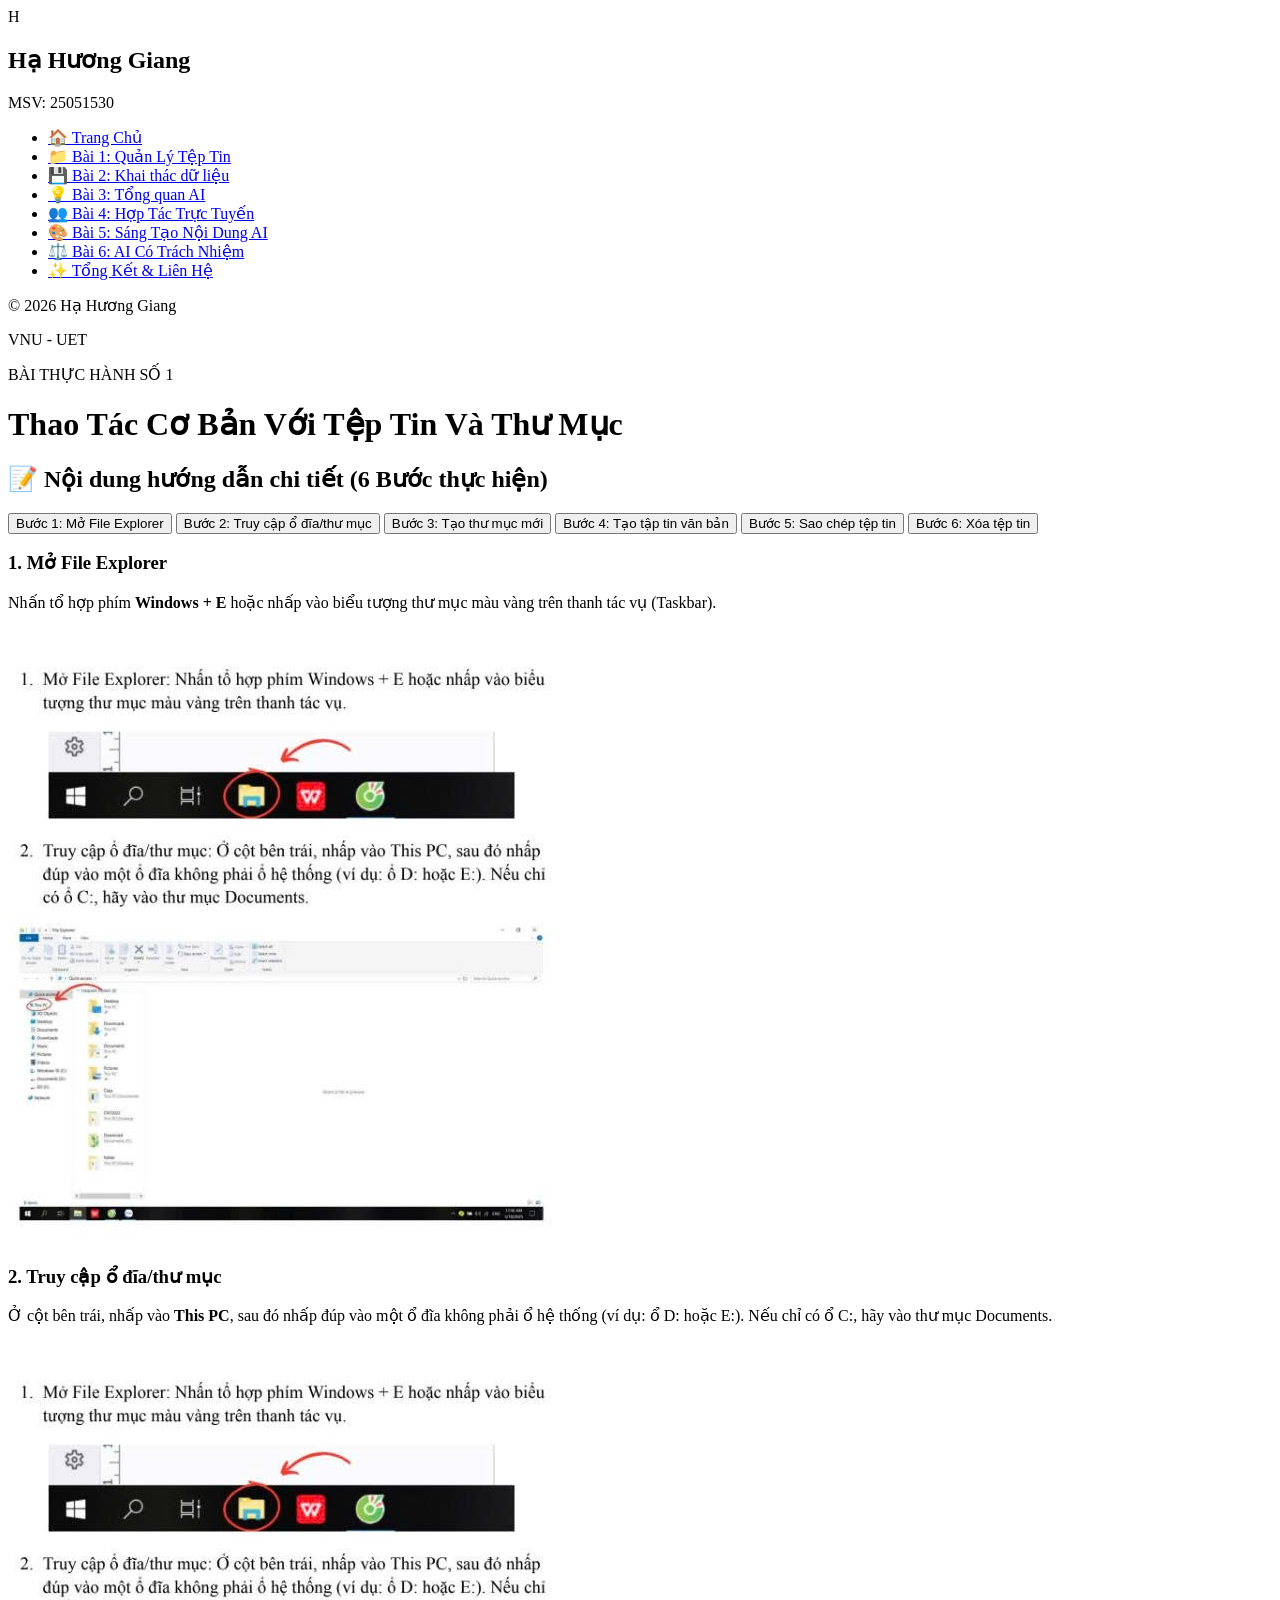
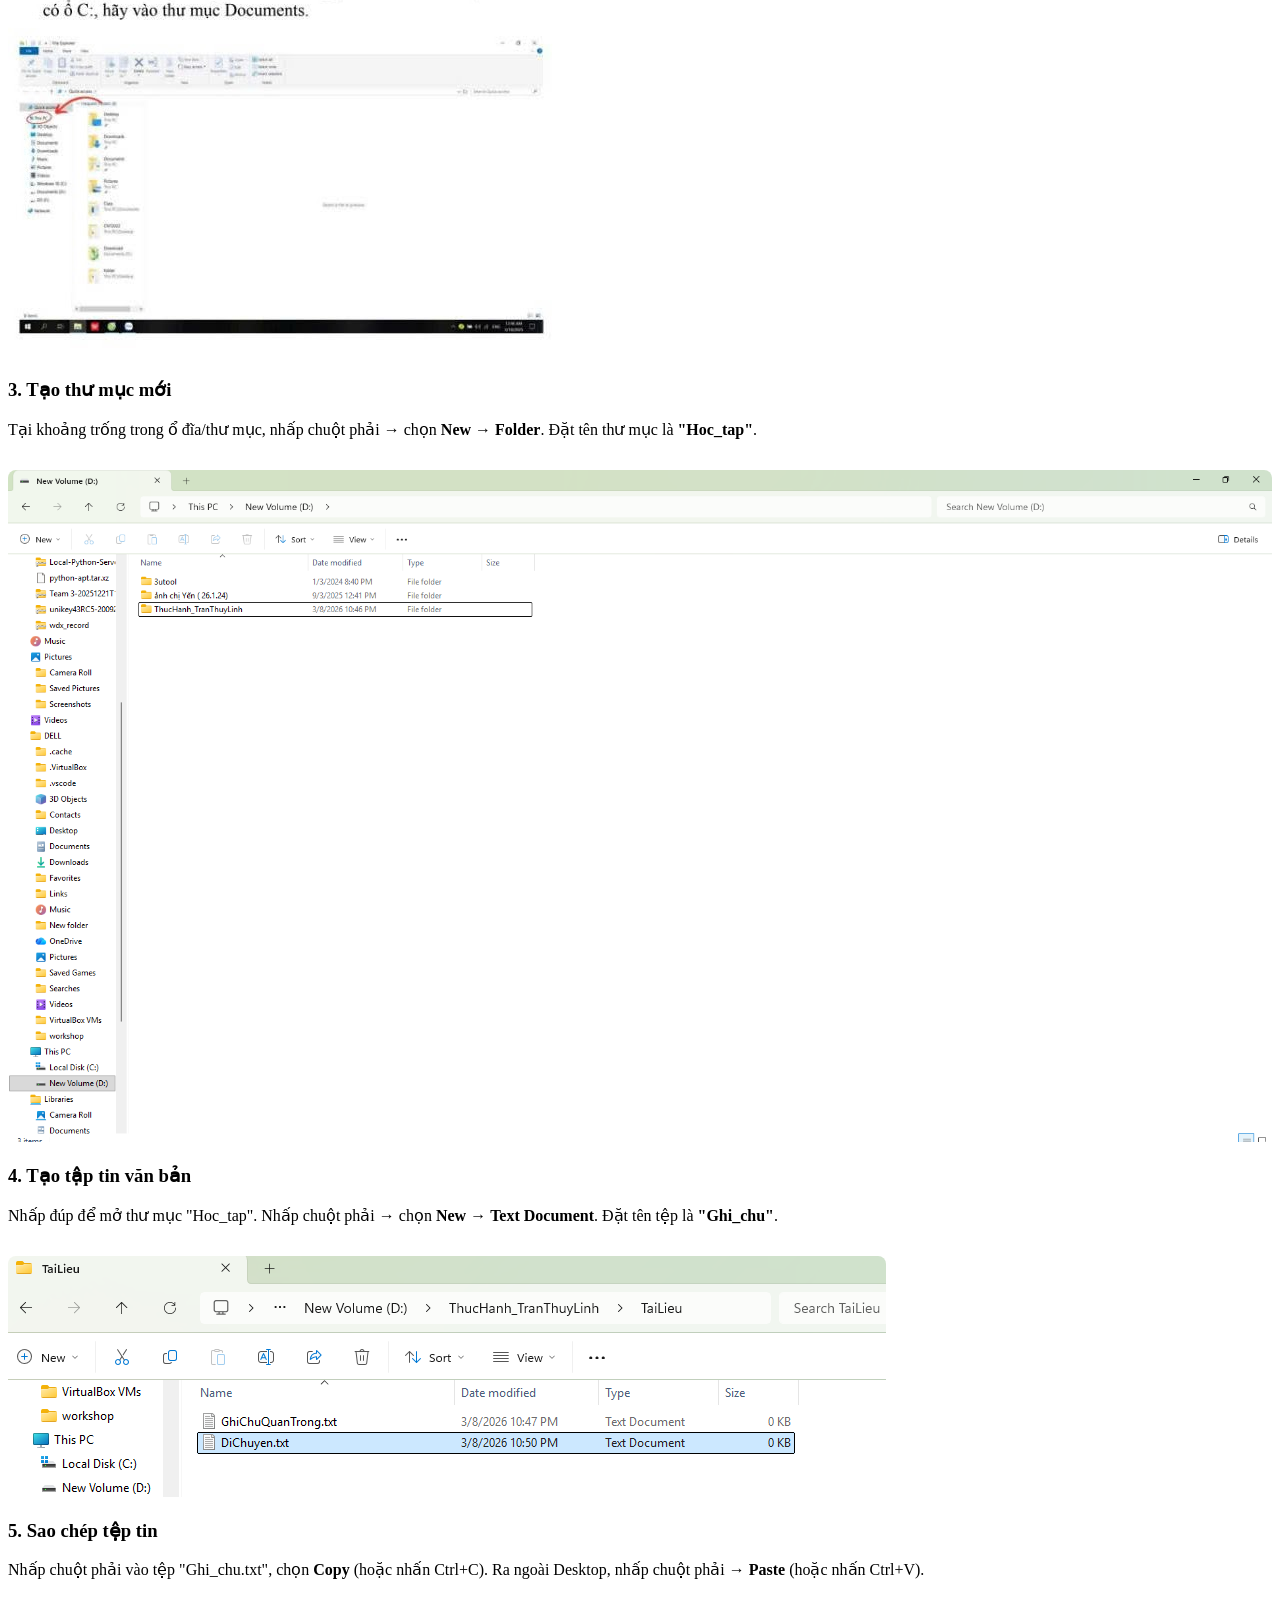
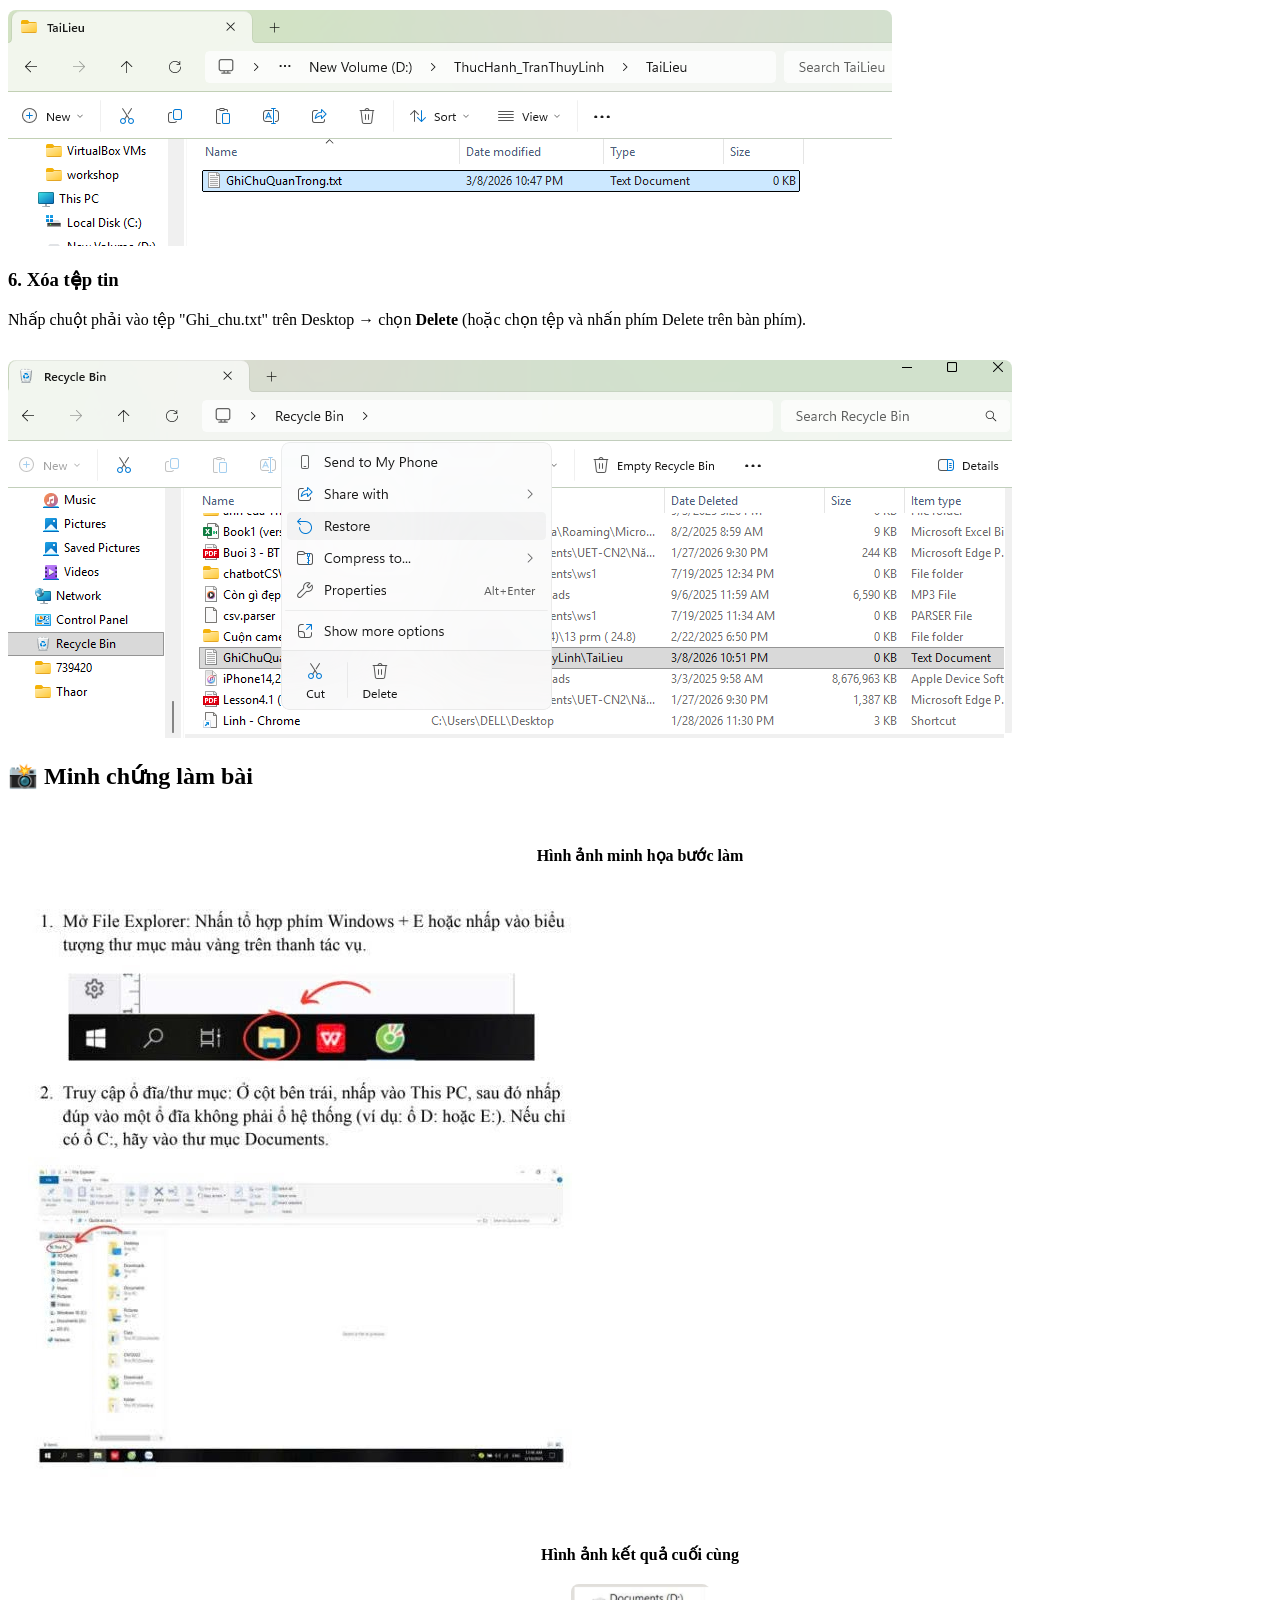
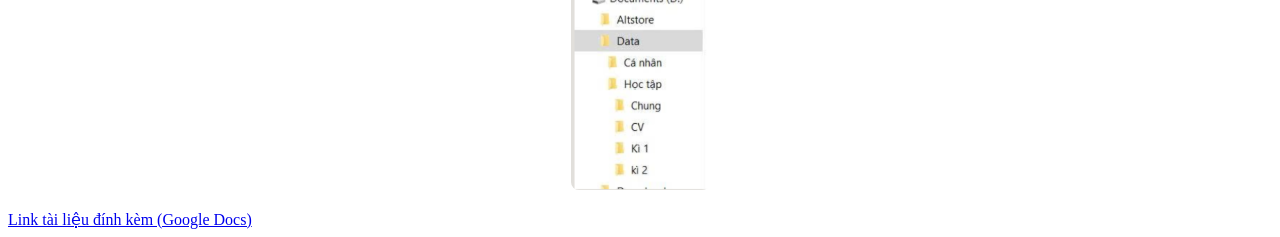
==== bai1.html @ b9ecc022 "edit file name" ====
<!DOCTYPE html>
<html lang="vi">
<head>
    <meta charset="UTF-8">
    <meta name="viewport" content="width=device-width, initial-scale=1.0">
    <title>Bài 1 - Digital Portfolio</title>
    <link rel="stylesheet" href="css/style.css">
</head>
<body>
    <aside class="sidebar">
        <div class="sidebar-header">
            <div class="logo-icon">H</div>
            <div>
                <h2>Hạ Hương Giang</h2>
                <p>MSV: 25051530</p>
            </div>
        </div>
        <nav class="sidebar-nav">
            <ul>
                <li><a href="index.html">🏠 Trang Chủ</a></li>
                <li><a href="bai1.html" class="active">📁 Bài 1: Quản Lý Tệp Tin</a></li>
                <li><a href="bai2.html">💾 Bài 2: Khai thác dữ liệu</a></li>
                <li><a href="bai3.html">💡 Bài 3: Tổng quan AI</a></li>
                <li><a href="bai4.html">👥 Bài 4: Hợp Tác Trực Tuyến</a></li>
                <li><a href="bai5.html">🎨 Bài 5: Sáng Tạo Nội Dung AI</a></li>
                <li><a href="bai6.html">⚖️ Bài 6: AI Có Trách Nhiệm</a></li>
                <li><a href="tongket.html">✨ Tổng Kết & Liên Hệ</a></li>
            </ul>
        </nav>
        <div class="sidebar-footer">
            <p>&copy; 2026 Hạ Hương Giang</p>
            <p>VNU - UET</p>
        </div>
    </aside>

    <main class="main-content">
        <header class="page-header">
            <div class="subtitle">BÀI THỰC HÀNH SỐ 1</div>
            <h1>Thao Tác Cơ Bản Với Tệp Tin Và Thư Mục</h1>
        </header>

        <section class="card">
            <h2 class="card-title"><span class="icon">📝</span> Nội dung hướng dẫn chi tiết (6 Bước thực hiện)</h2>
            
            <div class="step-container">
                <div class="step-sidebar">
                    <button class="step-btn active" onclick="showStep(1)">Bước 1: Mở File Explorer</button>
                    <button class="step-btn" onclick="showStep(2)">Bước 2: Truy cập ổ đĩa/thư mục</button>
                    <button class="step-btn" onclick="showStep(3)">Bước 3: Tạo thư mục mới</button>
                    <button class="step-btn" onclick="showStep(4)">Bước 4: Tạo tập tin văn bản</button>
                    <button class="step-btn" onclick="showStep(5)">Bước 5: Sao chép tệp tin</button>
                    <button class="step-btn" onclick="showStep(6)">Bước 6: Xóa tệp tin</button>
                </div>
                
                <div class="step-content">
                    <div id="step-1" class="step-panel active">
                        <h3>1. Mở File Explorer</h3>
                        <p>Nhấn tổ hợp phím <strong>Windows + E</strong> hoặc nhấp vào biểu tượng thư mục màu vàng trên thanh tác vụ (Taskbar).</p>
                        <img src="images/image2.png" alt="Minh họa Bước 1" style="max-width: 100%; border-radius: 8px; margin-top: 15px; border: 1px solid var(--border-color);">
                    </div>
                    
                    <div id="step-2" class="step-panel">
                        <h3>2. Truy cập ổ đĩa/thư mục</h3>
                        <p>Ở cột bên trái, nhấp vào <strong>This PC</strong>, sau đó nhấp đúp vào một ổ đĩa không phải ổ hệ thống (ví dụ: ổ D: hoặc E:). Nếu chỉ có ổ C:, hãy vào thư mục Documents.</p>
                        <img src="images/image2.png" alt="Minh họa Bước 2" style="max-width: 100%; border-radius: 8px; margin-top: 15px; border: 1px solid var(--border-color);">
                    </div>
                    
                    <div id="step-3" class="step-panel">
                        <h3>3. Tạo thư mục mới</h3>
                        <p>Tại khoảng trống trong ổ đĩa/thư mục, nhấp chuột phải &rarr; chọn <strong>New</strong> &rarr; <strong>Folder</strong>. Đặt tên thư mục là <strong>"Hoc_tap"</strong>.</p>
                        <img src="images/step3.png" alt="Minh họa Bước 3" style="max-width: 100%; border-radius: 8px; margin-top: 15px; border: 1px solid var(--border-color);">
                    </div>
                    
                    <div id="step-4" class="step-panel">
                        <h3>4. Tạo tập tin văn bản</h3>
                        <p>Nhấp đúp để mở thư mục "Hoc_tap". Nhấp chuột phải &rarr; chọn <strong>New</strong> &rarr; <strong>Text Document</strong>. Đặt tên tệp là <strong>"Ghi_chu"</strong>.</p>
                        <img src="images/step4.png" alt="Minh họa Bước 4" style="max-width: 100%; border-radius: 8px; margin-top: 15px; border: 1px solid var(--border-color);">
                    </div>
                    
                    <div id="step-5" class="step-panel">
                        <h3>5. Sao chép tệp tin</h3>
                        <p>Nhấp chuột phải vào tệp "Ghi_chu.txt", chọn <strong>Copy</strong> (hoặc nhấn Ctrl+C). Ra ngoài Desktop, nhấp chuột phải &rarr; <strong>Paste</strong> (hoặc nhấn Ctrl+V).</p>
                        <img src="images/step5.png" alt="Minh họa Bước 5" style="max-width: 100%; border-radius: 8px; margin-top: 15px; border: 1px solid var(--border-color);">
                    </div>
                    
                    <div id="step-6" class="step-panel">
                        <h3>6. Xóa tệp tin</h3>
                        <p>Nhấp chuột phải vào tệp "Ghi_chu.txt" trên Desktop &rarr; chọn <strong>Delete</strong> (hoặc chọn tệp và nhấn phím Delete trên bàn phím).</p>
                        <img src="images/step6.png" alt="Minh họa Bước 6" style="max-width: 100%; border-radius: 8px; margin-top: 15px; border: 1px solid var(--border-color);">
                    </div>
                </div>
            </div>
        </section>

        <section class="card">
            <h2 class="card-title" style="justify-content: center;"><span class="icon">📸</span> Minh chứng làm bài</h2>
            <div class="grid-2 mt-4">
                <div style="background-color: var(--bg-color); border-radius: 12px; padding: 20px;">
                    <h3 style="text-align: center; color: var(--text-main); margin-bottom: 20px; font-size: 1rem;">Hình ảnh minh họa bước làm</h3>
                    <div class="image-proof">
                        <img src="images/image2.png" alt="Ảnh minh họa bước làm" style="box-shadow: none; border: none; border-radius: 8px;">
                    </div>
                </div>
                
                <div style="background-color: var(--bg-color); border-radius: 12px; padding: 20px;">
                    <h3 style="text-align: center; color: var(--text-main); margin-bottom: 20px; font-size: 1rem;">Hình ảnh kết quả cuối cùng</h3>
                    <div class="image-proof" style="display: flex; justify-content: center; align-items: center; height: 100%;">
                        <img src="images/image5.png" alt="Kết quả cuối cùng" style="max-width: 100%; border-radius: 8px; border: 1px solid var(--border-color);">
                    </div>
                </div>
            </div>
            
            <div class="text-center mt-4 pt-4">
                <a href="https://docs.google.com/document/d/1Bf83r_uS1LzDk4-1m0f_F4Y9mY0tW1L4/edit" class="reference-link" target="_blank">Link tài liệu đính kèm (Google Docs)</a>
            </div>
        </section>
    </main>

    <script>
        function showStep(stepNum) {
            // Hide all panels
            document.querySelectorAll('.step-panel').forEach(panel => {
                panel.classList.remove('active');
            });
            // Remove active from all buttons
            document.querySelectorAll('.step-btn').forEach(btn => {
                btn.classList.remove('active');
            });
            
            // Show selected panel
            document.getElementById('step-' + stepNum).classList.add('active');
            // Make button active
            document.querySelectorAll('.step-btn')[stepNum - 1].classList.add('active');
        }
    </script>
</body>
</html>
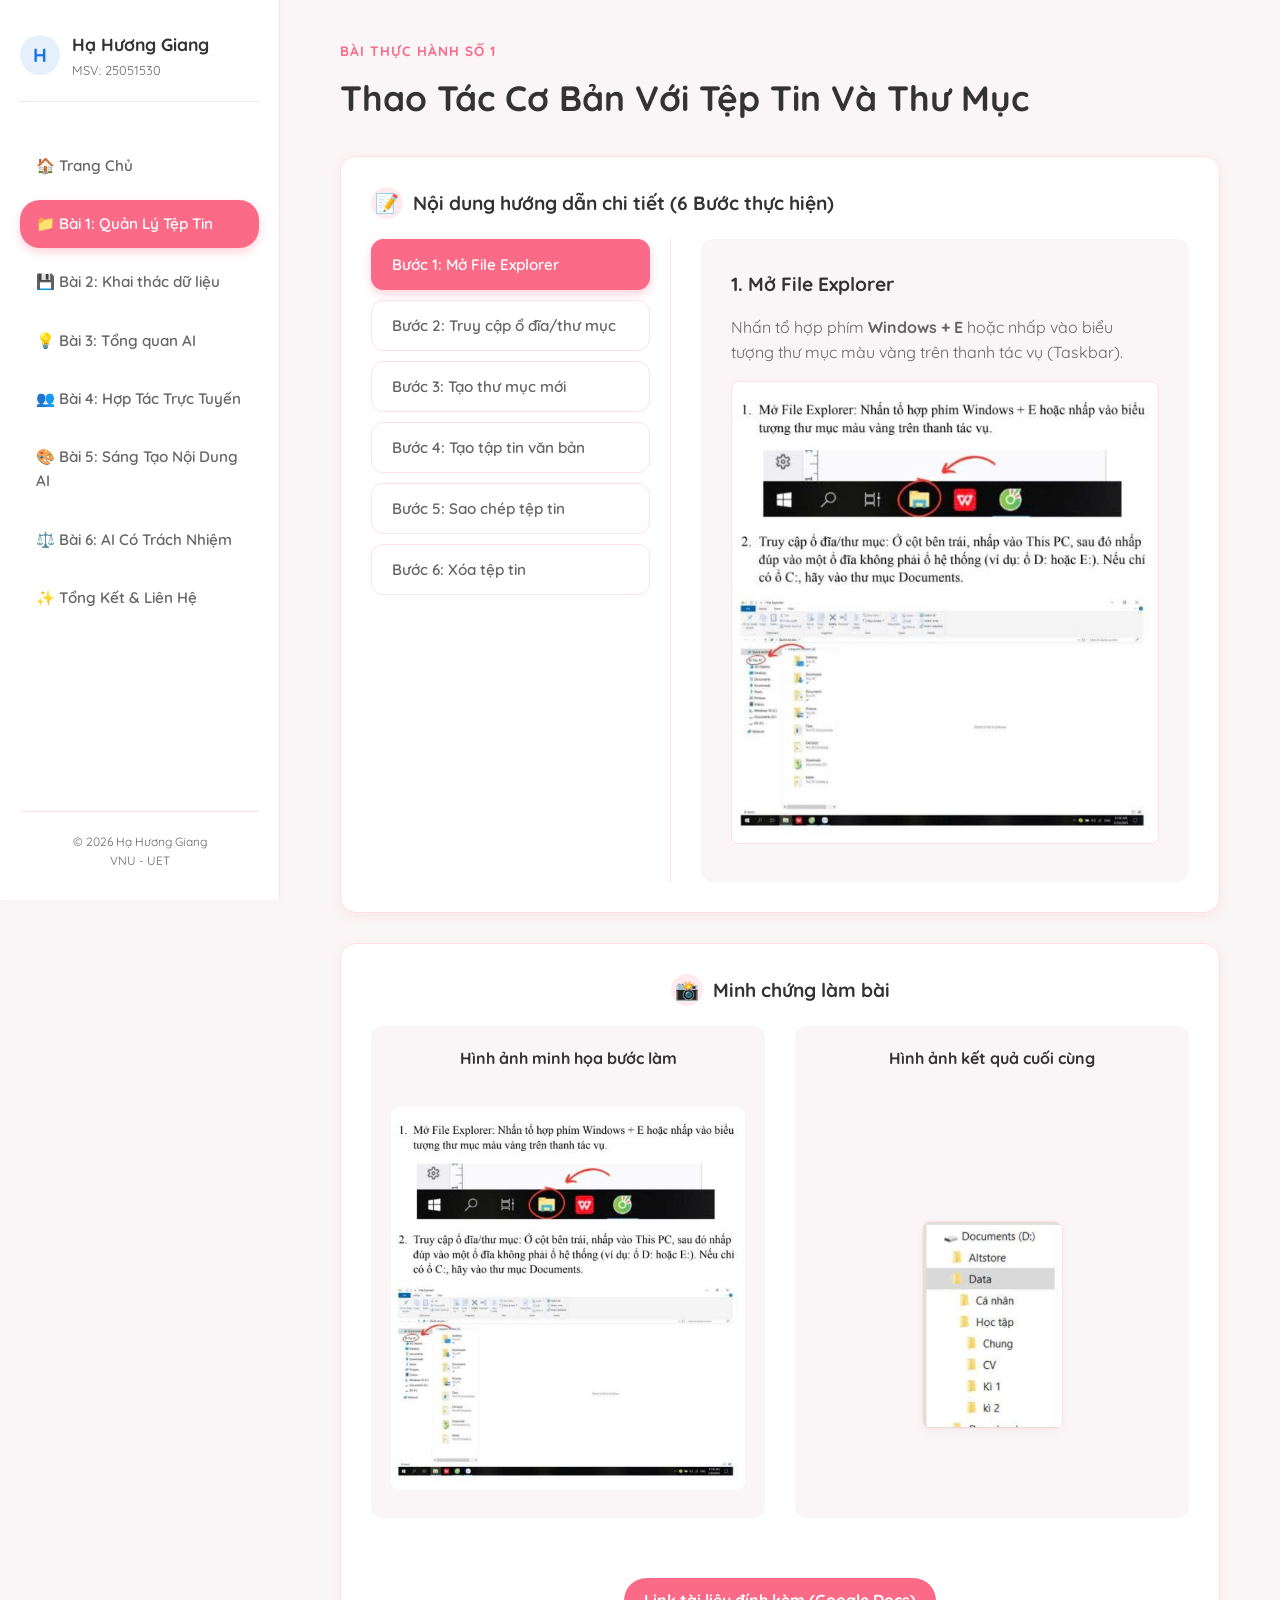
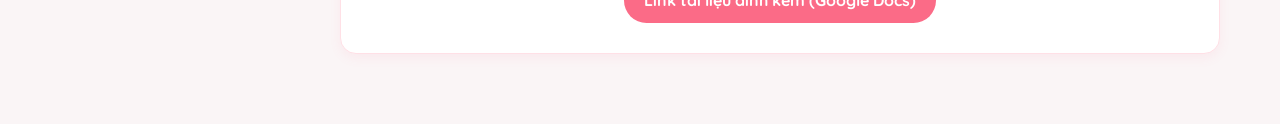
==== commit 8373c036: "Update Google Docs link in bai1.html" ====
--- a/bai1.html
+++ b/bai1.html
@@ -111,7 +111,7 @@
             </div>
             
             <div class="text-center mt-4 pt-4">
-                <a href="https://docs.google.com/document/d/1Bf83r_uS1LzDk4-1m0f_F4Y9mY0tW1L4/edit" class="reference-link" target="_blank">Link tài liệu đính kèm (Google Docs)</a>
+                <a href="https://docs.google.com/document/d/1Zff1LK-DuTtzKQuXggSDlN5gXec_yRAp/edit" class="reference-link" target="_blank">Link tài liệu đính kèm (Google Docs)</a>
             </div>
         </section>
     </main>
--- a/css/style.css
+++ b/css/style.css
@@ -0,0 +1,449 @@
+@import url('https://fonts.googleapis.com/css2?family=Quicksand:wght@400;500;600;700&display=swap');
+
+:root {
+    --primary-color: #fb6b87;
+    --primary-light: #ffebef;
+    --bg-color: #faf5f6;
+    --sidebar-bg: #ffffff;
+    --text-main: #333333;
+    --text-muted: #666666;
+    --white: #ffffff;
+    --border-color: #ffe0e6;
+    --shadow: 0 4px 12px rgba(251, 107, 135, 0.08);
+    --border-radius: 16px;
+}
+
+* {
+    box-sizing: border-box;
+    margin: 0;
+    padding: 0;
+}
+
+body {
+    font-family: 'Quicksand', sans-serif;
+    background-color: var(--bg-color);
+    color: var(--text-main);
+    display: flex;
+    min-height: 100vh;
+    line-height: 1.6;
+}
+
+/* Sidebar Styling */
+.sidebar {
+    width: 280px;
+    background-color: var(--sidebar-bg);
+    display: flex;
+    flex-direction: column;
+    padding: 30px 20px;
+    box-shadow: 2px 0 10px rgba(0,0,0,0.02);
+    position: fixed;
+    height: 100vh;
+    overflow-y: auto;
+    border-right: 1px solid var(--border-color);
+}
+
+.sidebar-header {
+    display: flex;
+    align-items: center;
+    gap: 12px;
+    margin-bottom: 40px;
+    padding-bottom: 20px;
+    border-bottom: 1px solid var(--border-color);
+}
+
+.logo-icon {
+    width: 40px;
+    height: 40px;
+    background-color: #e6f0fa;
+    color: #1a73e8;
+    border-radius: 50%;
+    display: flex;
+    align-items: center;
+    justify-content: center;
+    font-weight: bold;
+    font-size: 1.2rem;
+}
+
+.sidebar-header h2 {
+    font-size: 1.1rem;
+    font-weight: 700;
+    color: var(--text-main);
+    margin-bottom: 2px;
+}
+
+.sidebar-header p {
+    font-size: 0.8rem;
+    color: var(--text-muted);
+}
+
+.sidebar-nav {
+    flex: 1;
+}
+
+.sidebar-nav ul {
+    list-style: none;
+    display: flex;
+    flex-direction: column;
+    gap: 10px;
+}
+
+.sidebar-nav li a {
+    display: flex;
+    align-items: center;
+    gap: 12px;
+    text-decoration: none;
+    color: var(--text-muted);
+    font-weight: 600;
+    padding: 12px 16px;
+    border-radius: 20px;
+    font-size: 0.95rem;
+    transition: all 0.3s ease;
+}
+
+.sidebar-nav li a:hover {
+    background-color: var(--primary-light);
+    color: var(--primary-color);
+}
+
+.sidebar-nav li a.active {
+    background-color: var(--primary-color);
+    color: var(--white);
+    box-shadow: 0 4px 10px rgba(251, 107, 135, 0.3);
+}
+
+.sidebar-footer {
+    margin-top: auto;
+    padding-top: 20px;
+    text-align: center;
+    font-size: 0.75rem;
+    color: var(--text-muted);
+    border-top: 1px solid var(--border-color);
+}
+
+/* Main Content Styling */
+.main-content {
+    flex: 1;
+    margin-left: 280px;
+    padding: 40px 60px;
+    max-width: 1200px;
+}
+
+.page-header {
+    margin-bottom: 30px;
+}
+
+.page-header .subtitle {
+    color: var(--primary-color);
+    text-transform: uppercase;
+    font-size: 0.85rem;
+    font-weight: 700;
+    letter-spacing: 1px;
+    margin-bottom: 8px;
+}
+
+.page-header h1 {
+    font-size: 2.2rem;
+    color: var(--text-main);
+    font-weight: 700;
+}
+
+.card {
+    background-color: var(--white);
+    border: 1px solid var(--border-color);
+    border-radius: var(--border-radius);
+    padding: 30px;
+    box-shadow: var(--shadow);
+    margin-bottom: 30px;
+}
+
+.card-title {
+    font-size: 1.2rem;
+    font-weight: 700;
+    color: var(--text-main);
+    margin-bottom: 20px;
+    display: flex;
+    align-items: center;
+    gap: 10px;
+}
+
+.card-title .icon {
+    width: 32px;
+    height: 32px;
+    background-color: var(--primary-light);
+    border-radius: 50%;
+    display: flex;
+    align-items: center;
+    justify-content: center;
+    color: var(--primary-color);
+}
+
+/* Welcome Card (Index) */
+.welcome-card {
+    background-color: var(--primary-light);
+    border: none;
+    display: flex;
+    justify-content: space-between;
+    align-items: center;
+    padding: 40px;
+}
+
+.welcome-text h3 {
+    color: var(--primary-color);
+    font-size: 1rem;
+    text-transform: uppercase;
+    letter-spacing: 1px;
+    margin-bottom: 10px;
+}
+
+.welcome-text h1 {
+    font-size: 3rem;
+    color: #4a2c31;
+    margin-bottom: 15px;
+}
+
+.welcome-text p {
+    font-size: 1.1rem;
+    color: var(--text-muted);
+    margin-bottom: 25px;
+}
+
+.tags {
+    display: flex;
+    gap: 15px;
+}
+
+.tag {
+    background-color: var(--white);
+    color: var(--primary-color);
+    padding: 8px 16px;
+    border-radius: 20px;
+    font-size: 0.9rem;
+    font-weight: 600;
+    box-shadow: 0 2px 5px rgba(0,0,0,0.05);
+}
+
+.avatar {
+    width: 150px;
+    height: 150px;
+    border-radius: 50%;
+    object-fit: cover;
+    border: 5px solid var(--white);
+    box-shadow: var(--shadow);
+}
+
+/* Grids */
+.grid-2 {
+    display: grid;
+    grid-template-columns: 1fr 1fr;
+    gap: 30px;
+}
+
+.grid-3 {
+    display: grid;
+    grid-template-columns: repeat(3, 1fr);
+    gap: 20px;
+}
+
+/* Lists and Tables */
+.info-list {
+    list-style: none;
+}
+
+.info-list li {
+    display: flex;
+    justify-content: space-between;
+    padding: 12px 0;
+    border-bottom: 1px dashed var(--border-color);
+}
+
+.info-list li:last-child {
+    border-bottom: none;
+}
+
+.info-list .label {
+    color: var(--text-muted);
+}
+
+.info-list .value {
+    font-weight: 600;
+    text-align: right;
+}
+
+.bullet-list {
+    list-style: none;
+}
+
+.bullet-list li {
+    position: relative;
+    padding-left: 25px;
+    margin-bottom: 15px;
+    color: var(--text-muted);
+}
+
+.bullet-list li::before {
+    content: "🌸";
+    position: absolute;
+    left: 0;
+    top: 2px;
+    font-size: 0.9rem;
+}
+
+/* Portfolio Goals specific */
+.goal-item {
+    background-color: var(--bg-color);
+    padding: 25px 20px;
+    border-radius: 12px;
+    text-align: center;
+}
+
+.goal-number {
+    width: 40px;
+    height: 40px;
+    background-color: var(--primary-color);
+    color: var(--white);
+    border-radius: 50%;
+    display: flex;
+    align-items: center;
+    justify-content: center;
+    font-size: 1.2rem;
+    font-weight: bold;
+    margin: 0 auto 15px auto;
+}
+
+.pill-title {
+    display: inline-block;
+    background-color: var(--primary-light);
+    color: var(--primary-color);
+    padding: 6px 15px;
+    border-radius: 20px;
+    font-size: 0.85rem;
+    font-weight: 700;
+    text-transform: uppercase;
+    margin-bottom: 20px;
+}
+
+.image-proof img {
+    max-width: 100%;
+    border-radius: 12px;
+    border: 1px solid var(--border-color);
+    margin-top: 15px;
+    box-shadow: 0 4px 10px rgba(0,0,0,0.03);
+}
+
+.reference-link {
+    display: inline-block;
+    background-color: var(--primary-color);
+    color: var(--white);
+    padding: 10px 20px;
+    border-radius: 25px;
+    text-decoration: none;
+    font-weight: bold;
+    margin-top: 20px;
+    transition: transform 0.2s ease;
+}
+
+.reference-link:hover {
+    transform: translateY(-2px);
+    box-shadow: var(--shadow);
+}
+
+/* Tables */
+table {
+    width: 100%;
+    border-collapse: collapse;
+    margin: 20px 0;
+}
+
+th, td {
+    border: 1px solid var(--border-color);
+    padding: 12px 15px;
+    text-align: left;
+}
+
+th {
+    background-color: var(--primary-light);
+    color: var(--primary-color);
+    font-weight: 600;
+}
+
+/* Utility */
+.mt-4 { margin-top: 20px; }
+.mb-4 { margin-bottom: 20px; }
+.pt-4 { padding-top: 20px; }
+.text-center { text-align: center; }
+
+/* Interactive Steps (Tabs) */
+.step-container {
+    display: flex;
+    gap: 30px;
+    margin-top: 20px;
+}
+
+.step-sidebar {
+    width: 300px;
+    display: flex;
+    flex-direction: column;
+    gap: 10px;
+    border-right: 1px solid var(--border-color);
+    padding-right: 20px;
+}
+
+.step-btn {
+    background-color: var(--white);
+    border: 1px solid var(--border-color);
+    border-radius: 12px;
+    padding: 15px 20px;
+    text-align: left;
+    font-family: 'Quicksand', sans-serif;
+    font-weight: 600;
+    font-size: 0.95rem;
+    color: var(--text-muted);
+    cursor: pointer;
+    transition: all 0.2s ease;
+}
+
+.step-btn:hover {
+    background-color: var(--primary-light);
+    color: var(--primary-color);
+    border-color: var(--primary-light);
+}
+
+.step-btn.active {
+    background-color: var(--primary-color);
+    color: var(--white);
+    border-color: var(--primary-color);
+    box-shadow: 0 4px 10px rgba(251, 107, 135, 0.3);
+}
+
+.step-content {
+    flex: 1;
+    background-color: var(--bg-color);
+    border-radius: 12px;
+    padding: 30px;
+}
+
+.step-panel {
+    display: none;
+    animation: fadeIn 0.3s ease;
+}
+
+.step-panel.active {
+    display: block;
+}
+
+.step-panel h3 {
+    font-size: 1.2rem;
+    color: var(--text-main);
+    margin-bottom: 15px;
+}
+
+.step-panel p {
+    color: var(--text-muted);
+    font-size: 1rem;
+    line-height: 1.6;
+}
+
+@keyframes fadeIn {
+    from { opacity: 0; transform: translateY(5px); }
+    to { opacity: 1; transform: translateY(0); }
+}
